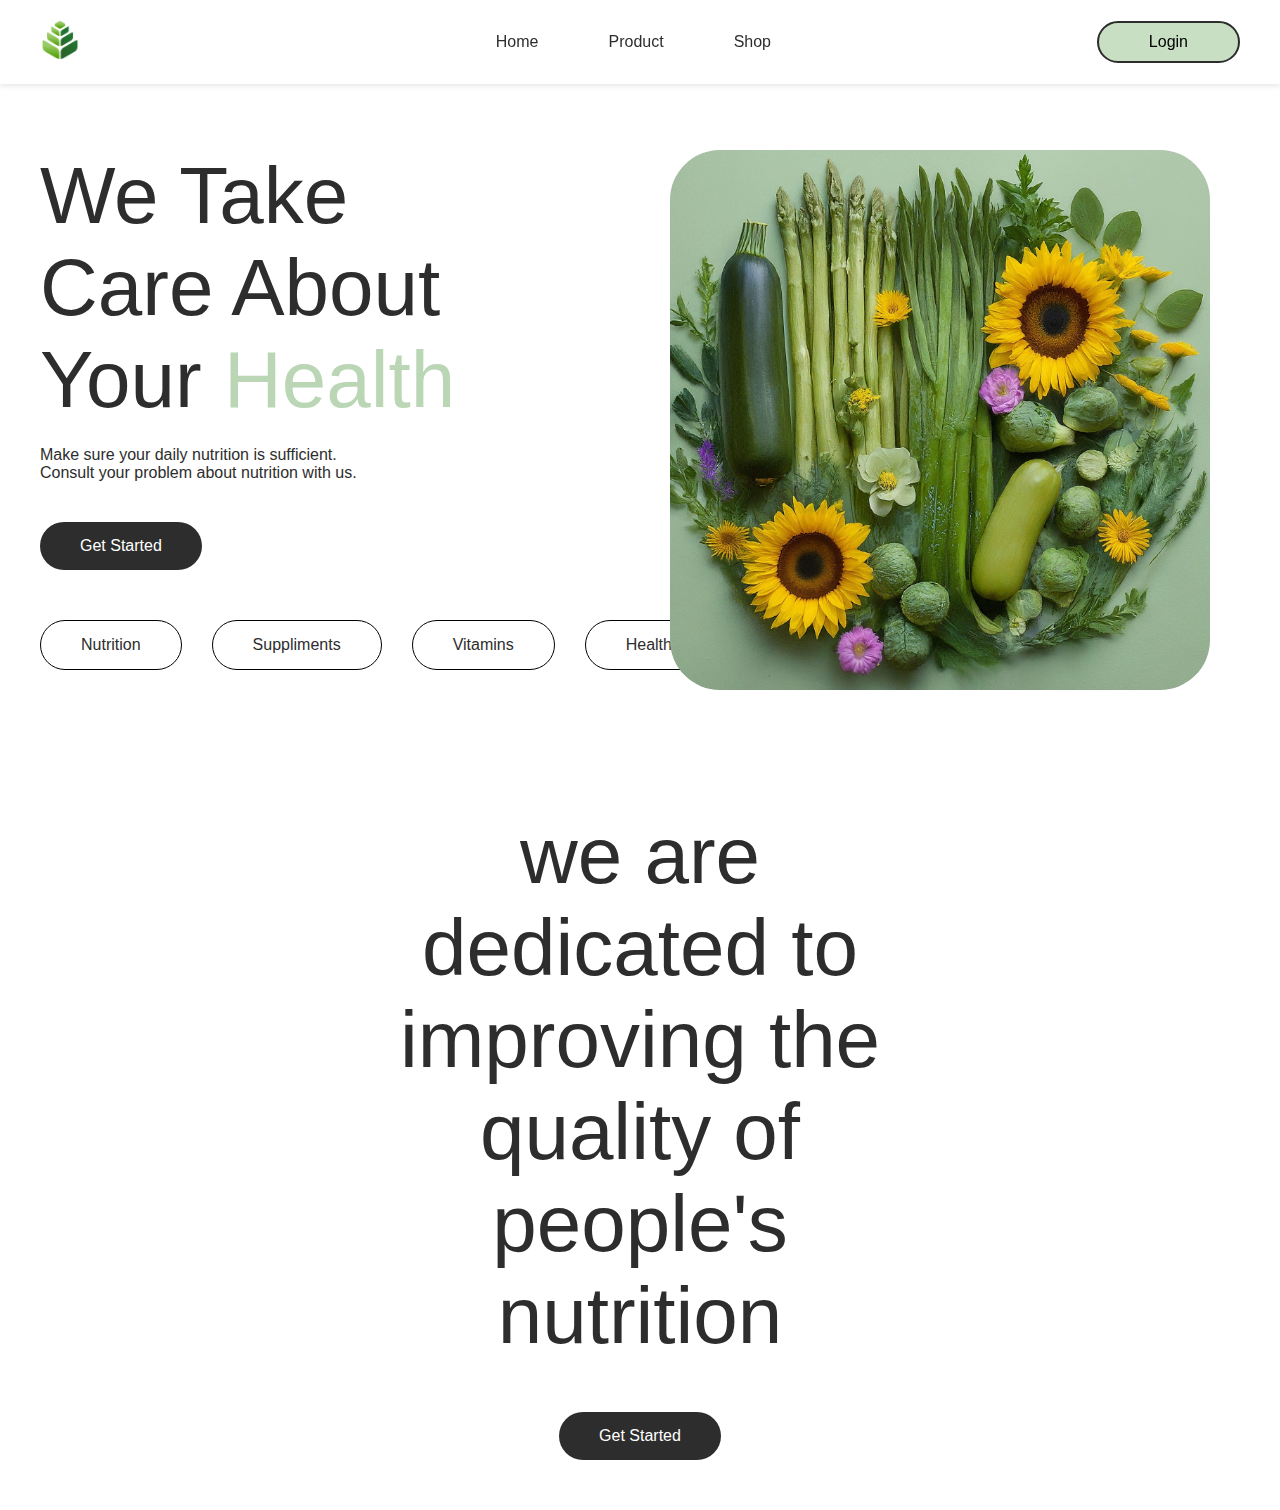
==== Nutrify-master/index.html @ e90bb360 "Add files via upload" ====
<!DOCTYPE html>
<html lang="en">
<head>
    <meta charset="UTF-8">
    <meta name="viewport" content="width=device-width, initial-scale=1.0">
    <title>Nutrify</title>
    <link rel="stylesheet" href="styles.css">
    <link rel="shortcut icon" href="./images/nutrify-icon.png" type="image/x-icon">
</head>
<body>
    <nav class="navbar-container">
        <nav class="navbar">
            <div class="img-container">
                <img class="icon" src="./images/nutrify-icon.png" alt="nutrify">
            </div>
            
            <div class="links-container">
                <a href="">Home</a>
                <a href="">Product</a>
                <a href="./store.html">Shop</a>
            </div>
            <button class="login-btn" onclick="window.location.href='./login.html'">Login</button>

        </nav>
    </nav>
    <main>
        <div class="about">
            <div class="about-text">
                <p class="main-heading">We Take Care About Your <span>Health</span></p>
                <p class="main-paragraph">Make sure your daily nutrition is sufficient. Consult your problem about nutrition with us.</p>
                <button class="about-main-btn">Get Started</button>
                <div class="option-button-container">
                     <button class="option-button">Nutrition</button>
                     <button class="option-button">Suppliments</button>
                     <button class="option-button">Vitamins</button>
                     <button class="option-button">Health</button>
                </div>
            </div>
            <div class="about-img">
                <img src="./images/homepage.jpeg" alt="">
                <div class="filler"></div>
            </div>
        </div>
        <div class="big-text-container">
            <p class="big-text">we are dedicated to improving the quality of people's nutrition</p>
            <img class="avacado" src="./images/avacado.png" alt="">
            <img class="watermelon" src="./images/watermelon.png" alt="">
            <button class="about-main-btn">Get Started</button>
        </div>
    </main>



</body>
</html>
---- Nutrify-master/styles.css ----
* {
    margin: 0;
    box-sizing: border-box;
    font-family: Poppins, sans-serif;
}

main {
    margin-top: 150px;
}

.icon {
    width: 40px;
    height: auto;
}

/* Scrollbar Track */
::-webkit-scrollbar {
    width: 12px; /* Width of the entire scrollbar */
}

/* Scrollbar Thumb (the draggable part) */
::-webkit-scrollbar-thumb {
    background-color: #BBD6B5; /* Color of the scroll thumb */
    border-radius: 10px; /* Rounded edges for a smooth look */
    border: 2px solid white; /* Optional: Add a border around the thumb */
}

/* Scrollbar Track (background of the scrollbar) */
::-webkit-scrollbar-track {
    background-color: #f1f1f1; /* Color of the scrollbar track */
}

/* Navbar-------------------------------------- */

.navbar {
    background-color: rgba(255, 255, 255, 0.95);
    position: fixed;
    top: 0;
    width: 100%;
    display: flex;
    align-items: center;
    gap: 100px;
    justify-content: space-between;
    color: #2D2D2D;
    z-index: 1000; /* To ensure it stays above other elements */
    padding: 20px; /* Optional: Adjust padding to give space */
    box-shadow: 0 2px 5px rgba(0, 0, 0, 0.1); /* Optional: Add a shadow for better visibility */
}


a {
    text-decoration: none;
    color: #2D2D2D;
    font-weight: 500;
}

.links-container {
    display: flex;
    gap: 70px;
}

.login-btn {
    padding: 10px 50px;
    border-radius: 30px;
    border: none;
    background-color: #C8DFC3;
    font-size: 16px;
    cursor: pointer;
    margin-right: 20px;
    border: 2px solid #2D2D2D;
}

.img-container {
    width: 130px;
    margin-left: 20px;
}


/* Main-------------------------------------- */

main {
    color: #2D2D2D;
}

.about-text {
    width: 50%;
    font-weight: 500;
    margin-left: 40px;

}

.main-heading {
    font-size: 80px;
    width: 70%;
    margin-bottom: 20px;
}

.main-paragraph {
    font-size: 16px;
    width: 50%;
    margin-bottom: 40px;
}

span {
    color: #BBD6B5;
}

.about-main-btn {
    padding: 15px 40px;
    color: white;
    border-radius: 30px;
    border: none;
    background-color: #2D2D2D;
    font-size: 16px;
    cursor: pointer;
    margin-bottom: 50px;
    transition: all 0.5s ease; 
}

.about-main-btn:hover {
    background-color: #BBD6B5;
    color: white;
    /* outline: 2px solid #BBD6B5; */
    box-shadow: 0 0 25px 15px #bbd6b576;
}

.option-button-container {
    display: flex;
    gap: 20px;
}

.option-button {
    padding: 15px 40px;
    color: #2D2D2D;
    background-color: white;
    border-radius: 30px;
    border: 1px solid black;
    font-size: 16px;
    cursor: pointer;
    margin-right: 10px;
    transition: all 0.5s ease; 
}

.option-button:hover {
    padding: 15px 45px;
    color: white;
    background-color: #2D2D2D; 
}


.about-img {
    margin-right: 40px;
    display: flex;
    align-items: center;
    justify-content: center;

}

.about-img img {
    width: 100%;
    height: 540px;
    border-radius: 50px;
}

.about {
    display: flex;
}

.filler {
    height: 540px;
    width: 100px;
    background-color: #AEC7AB;
    background-image: url(./images/homepage.jpeg);
    background-position: right center;
    background-size: auto 540px;
    margin-left: 40px;
    border-radius: 50px;
}


/* Second main heading-------------------------------------- */

.big-text-container {
    width: 100%;
    display: flex;
    flex-direction: column;
    align-items: center;
    justify-content: center;
    margin-top: 120px;
}

.big-text {
    font-size: 80px;
    width: 40%;
    text-align: center;
    margin-bottom: 50px;
}

.avacado {
    position: absolute;
    margin: -520px -500px 0 0;
    width: 100px;

}

.watermelon {
    width: 110px;
    margin: 30px 500px 0 0;
    position: absolute;
}
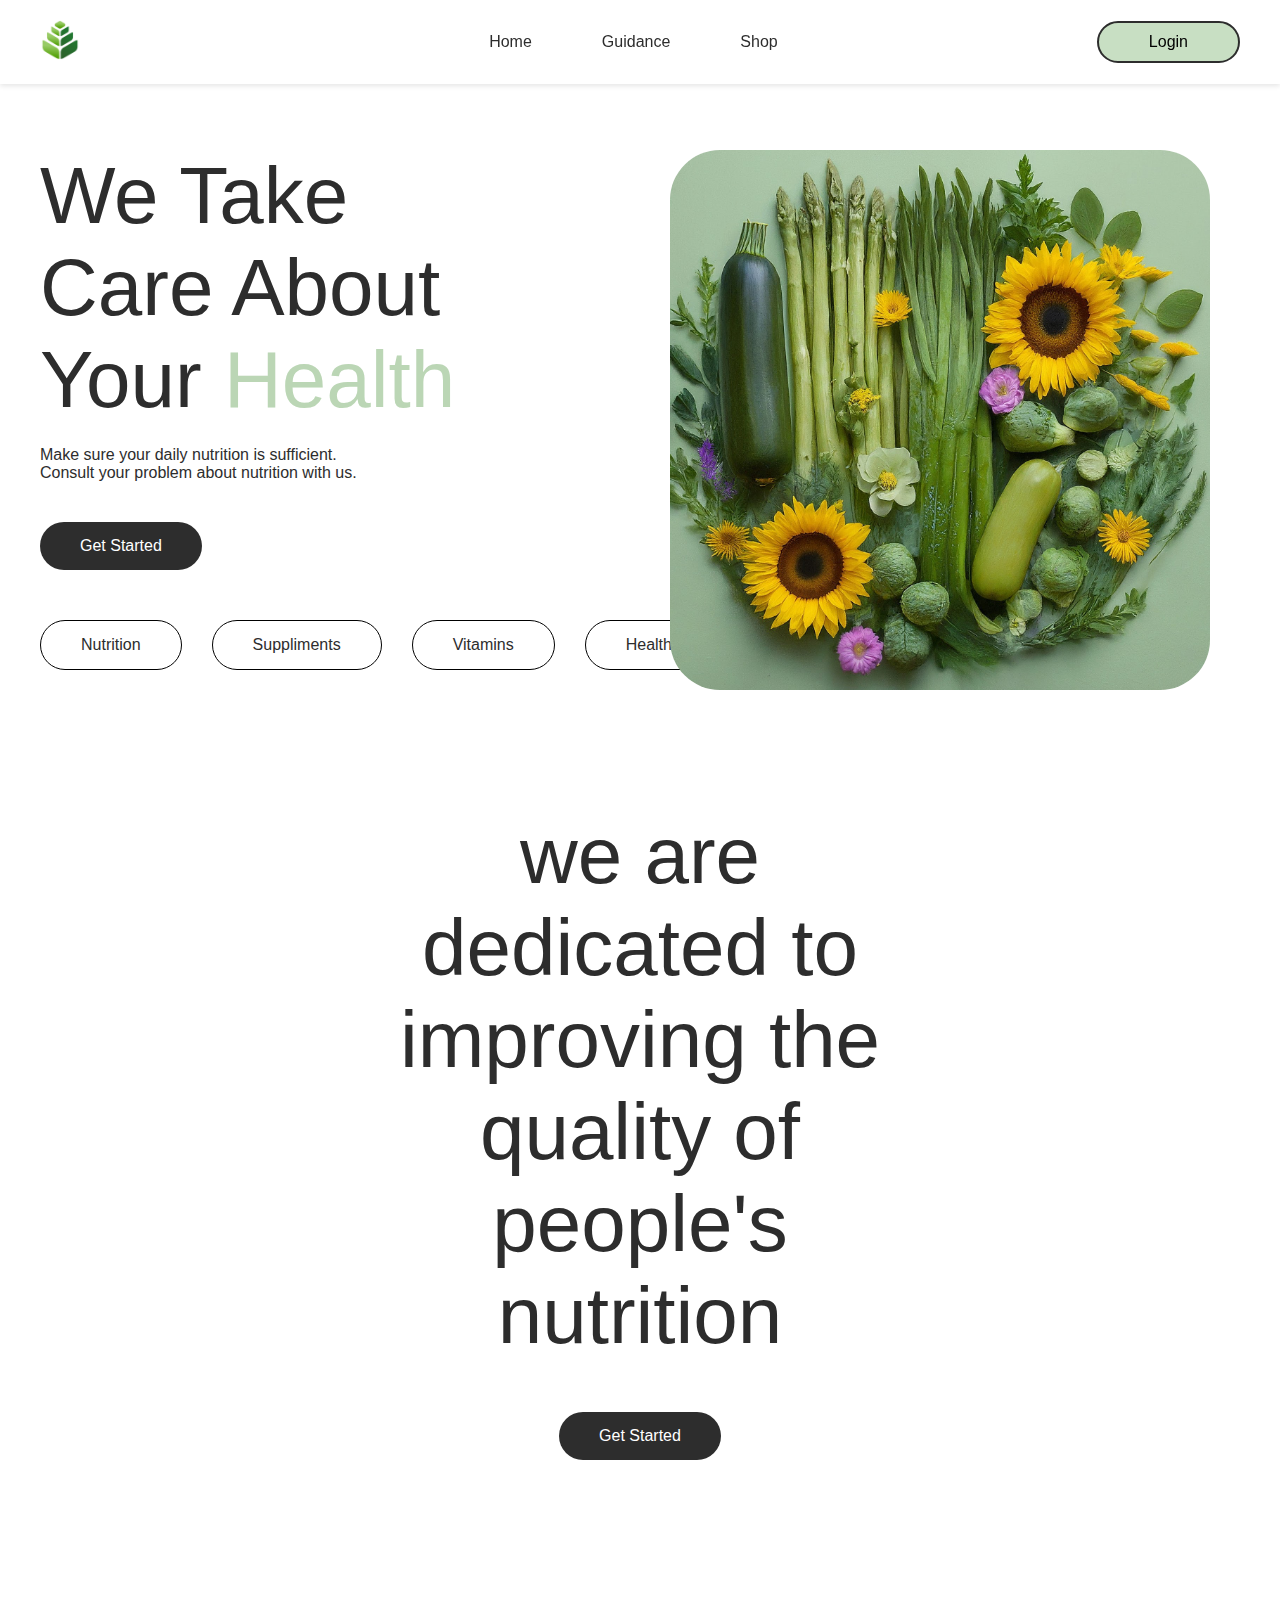
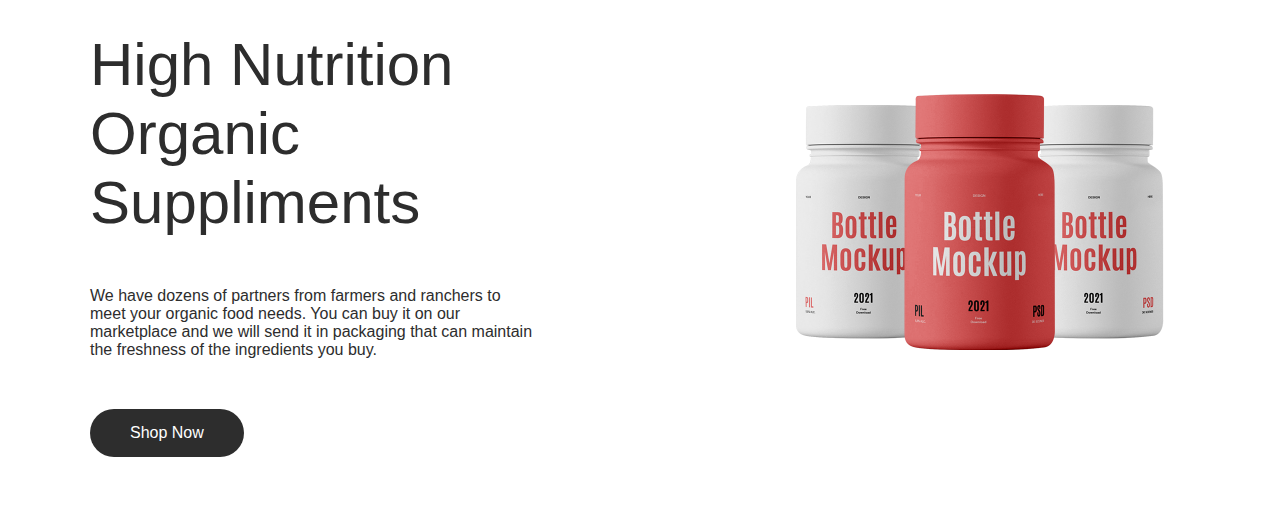
==== commit 9468c049: "added shop page" ====
--- a/Nutrify-master/index.html
+++ b/Nutrify-master/index.html
@@ -16,11 +16,10 @@
             
             <div class="links-container">
                 <a href="">Home</a>
-                <a href="">Product</a>
+                <a href="">Guidance</a>
                 <a href="./store.html">Shop</a>
             </div>
             <button class="login-btn" onclick="window.location.href='./login.html'">Login</button>
-
         </nav>
     </nav>
     <main>
@@ -47,6 +46,16 @@
             <img class="watermelon" src="./images/watermelon.png" alt="">
             <button class="about-main-btn">Get Started</button>
         </div>
+        <div class="shop-info">
+            <div class="shop-info-text">
+                <p class="shop-info-heading">High Nutrition Organic Suppliments</p>
+                <p class="shop-info-description">We have dozens of partners from farmers and ranchers to meet your organic food needs. You can buy it on our marketplace and we will send it in packaging that can maintain the freshness of the ingredients you buy.</p>
+                <button class="about-main-btn">Shop Now</button>
+            </div>
+            <div class="shop-info-img">
+                <img src="./images/shop-main.png" alt="">
+            </div>
+        </div>
     </main>
 
 
--- a/Nutrify-master/styles.css
+++ b/Nutrify-master/styles.css
@@ -187,6 +187,7 @@
     align-items: center;
     justify-content: center;
     margin-top: 120px;
+    margin-bottom: 120px;
 }
 
 .big-text {
@@ -207,4 +208,122 @@
     width: 110px;
     margin: 30px 500px 0 0;
     position: absolute;
+}
+
+
+/* Main-------------------------------------- */
+.shop-info {
+    display: flex;
+    align-items: center;
+    justify-content: center;
+}
+
+
+.shop-info-text {
+    width: 50%;
+    font-weight: 500;
+    margin-left: 40px;
+
+}
+
+.shop-info-img img {
+    width: 500px;
+    height: auto;
+
+}
+
+.shop-info-img {
+    margin-top: -100px;
+}
+
+.shop-info-heading {
+    font-size: 60px;
+    width: 75%;
+    margin-bottom: 50px;
+}
+
+.shop-info-description {
+    width: 70%;
+    margin-bottom: 50px;
+}
+
+
+/* Product Page-------------------------------------- */
+
+.shop-product {
+    font-size: 36px;
+    text-align: center;
+    color: #2D2D2D;
+}
+
+.products-container {
+    margin: 200px 100px;
+    display: grid;
+    grid-template-columns: 400px 400px 400px;
+    align-items: center;
+    justify-content: center;
+}
+
+.product {
+    width: 350px;
+    height: 300px;
+    display: flex;
+    flex-direction: column;
+    align-items: center;
+    justify-content: center;
+    border-radius: 20px;
+    box-shadow: 0px 5px 15px rgba(0, 0, 0, 0.2);
+    margin-bottom: 200px;
+
+}
+
+.product-img {
+    width: 150px;
+    margin-top: -150px;
+}
+
+.product-title {
+    font-size: 20px;
+    font-weight: 550;
+    margin-bottom: 10px;
+}
+
+.product-description {
+    text-align: center;
+    margin: 10px 0 20px 0;
+    width: 250px;
+}
+
+.add-to-cart {
+    padding: 15px 30px;
+    color: #2D2D2D;
+    border-radius: 30px;
+    border: 1p white;
+    background-color: #f1f1f1;
+    font-size: 16px;
+    cursor: pointer;
+    margin-bottom: 10px;
+    transition: all 0.5s ease; 
+}
+
+.add-to-cart:hover {
+
+    /* outline: 2px solid #BBD6B5; */
+    box-shadow: 0 0 25px 15px #2d2d2d20;
+}
+
+.buy-now {
+    padding: 15px 40px;
+    color: white;
+    border-radius: 30px;
+    border: none;
+    background-color: #2D2D2D;
+    font-size: 16px;
+    cursor: pointer;
+    margin-bottom: 10px;
+    transition: all 0.5s ease; 
+}
+
+.buy-now:hover {
+    box-shadow: 0 0 25px 15px #2d2d2d20;
 }